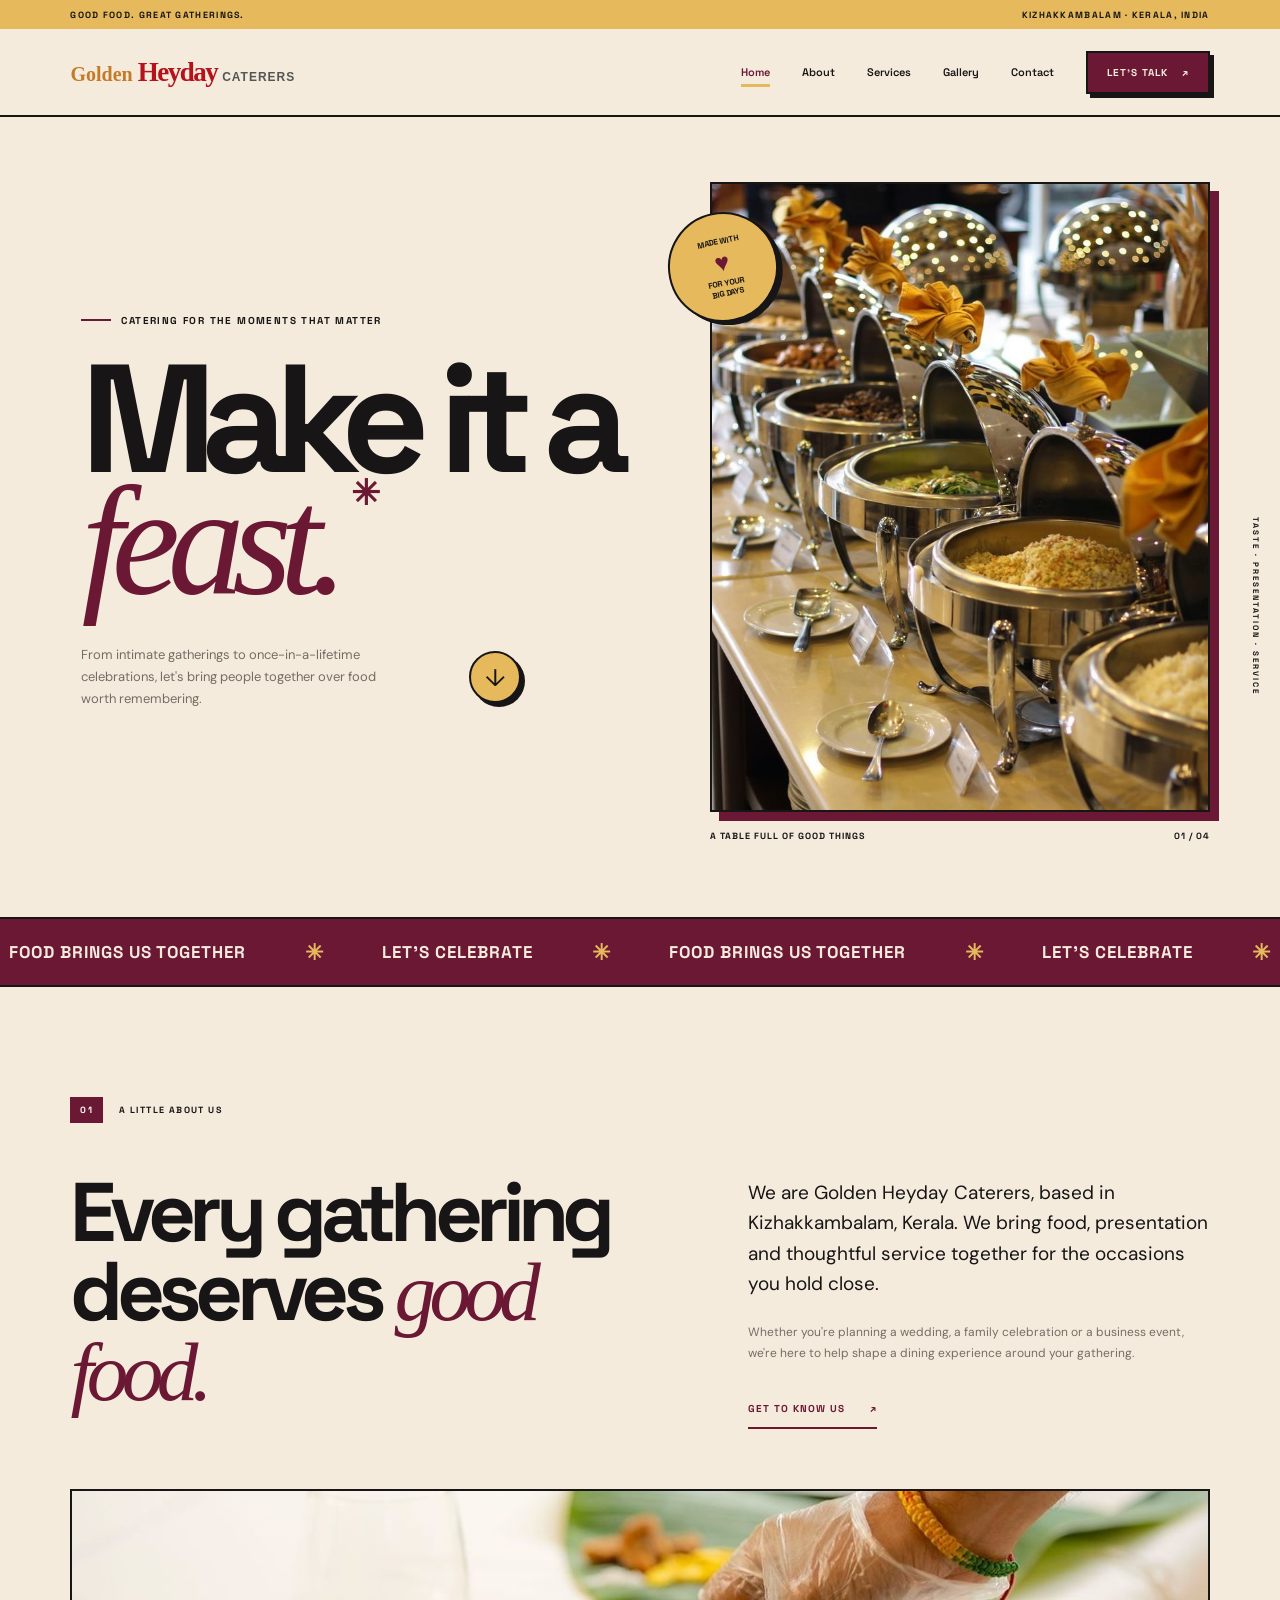
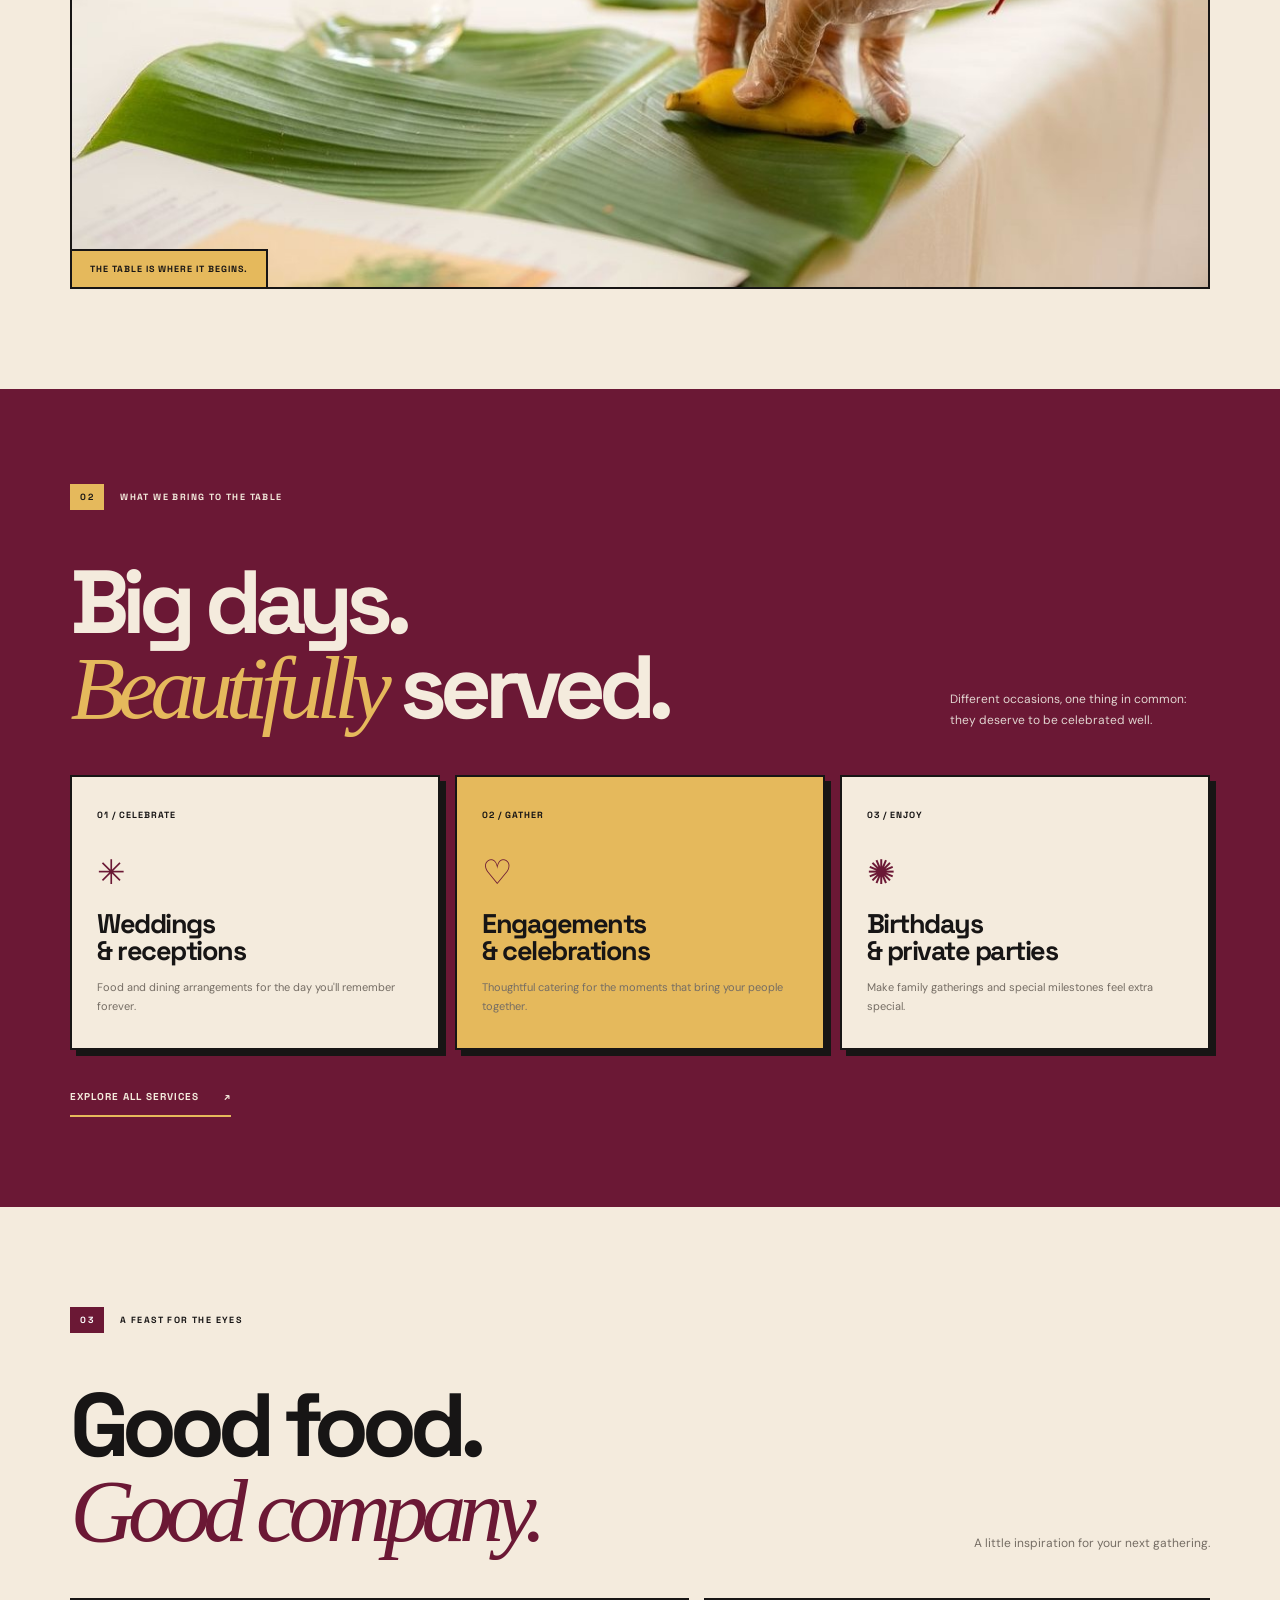
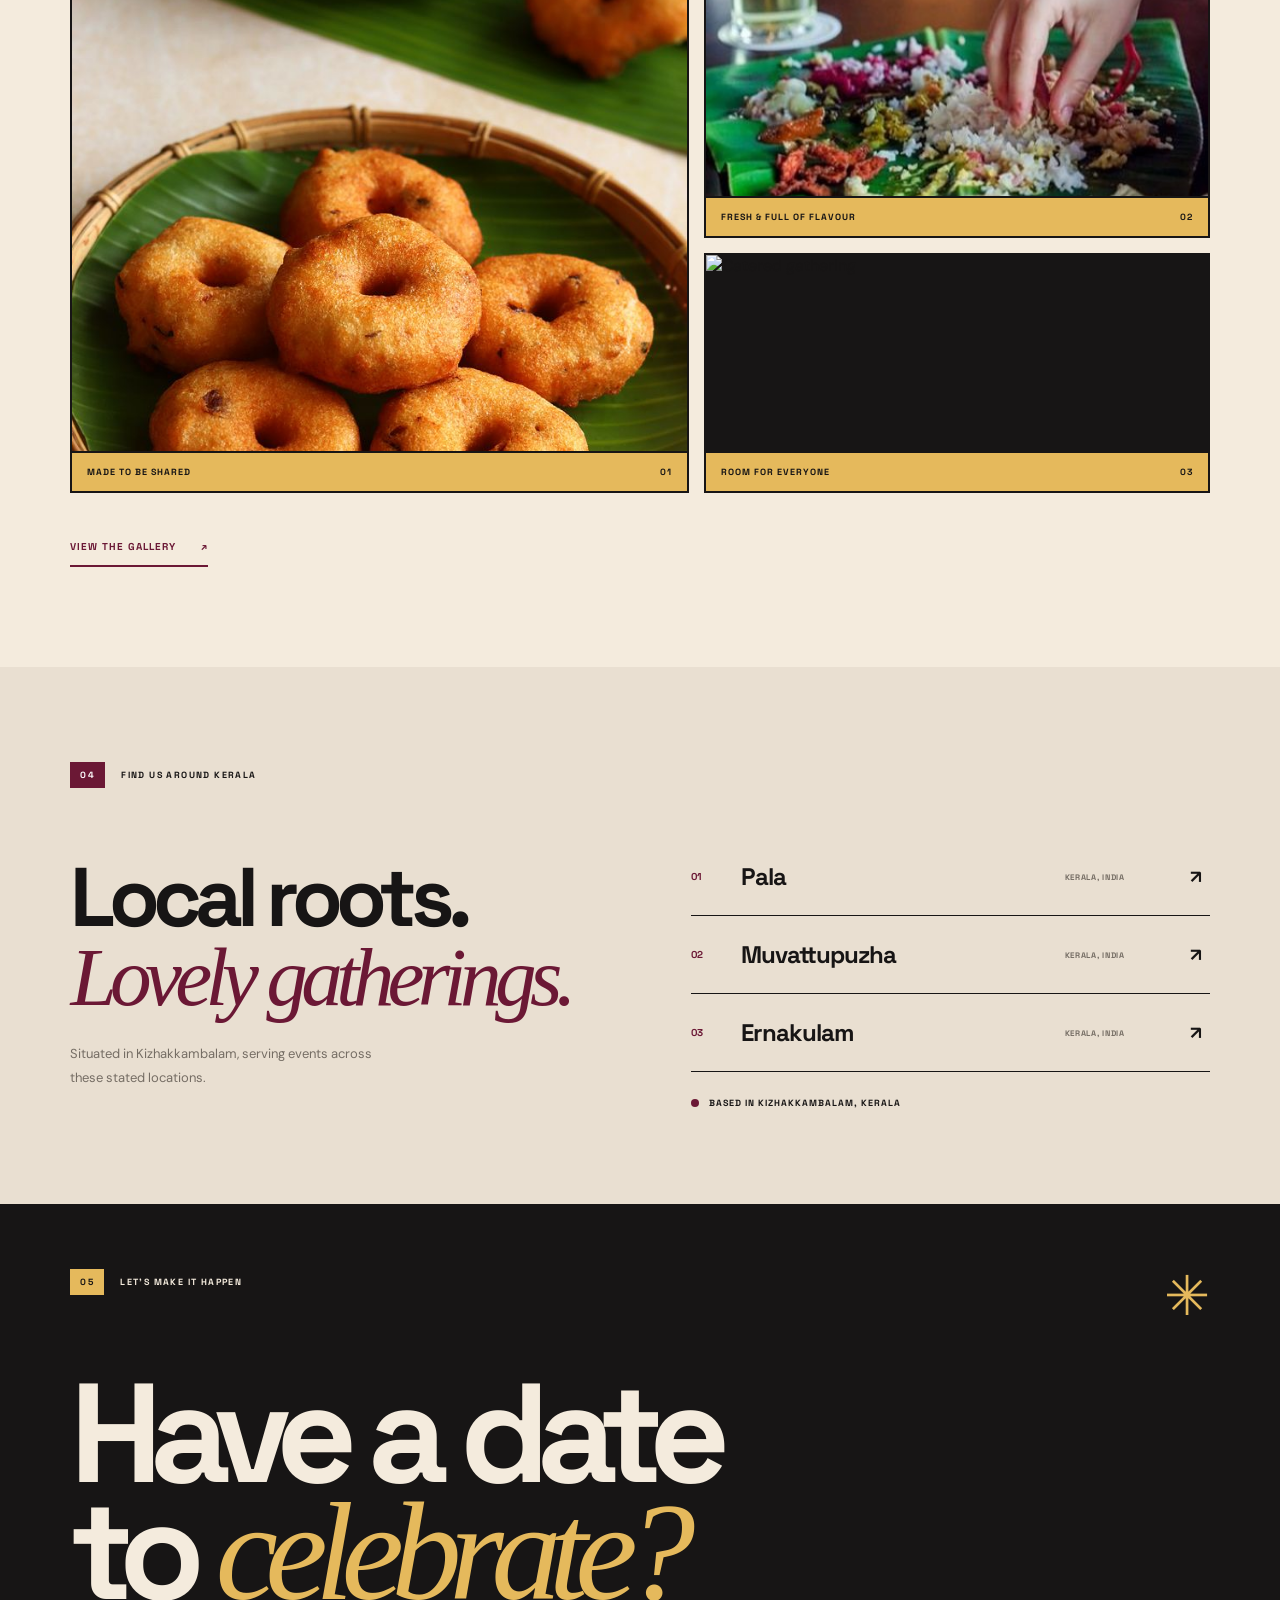
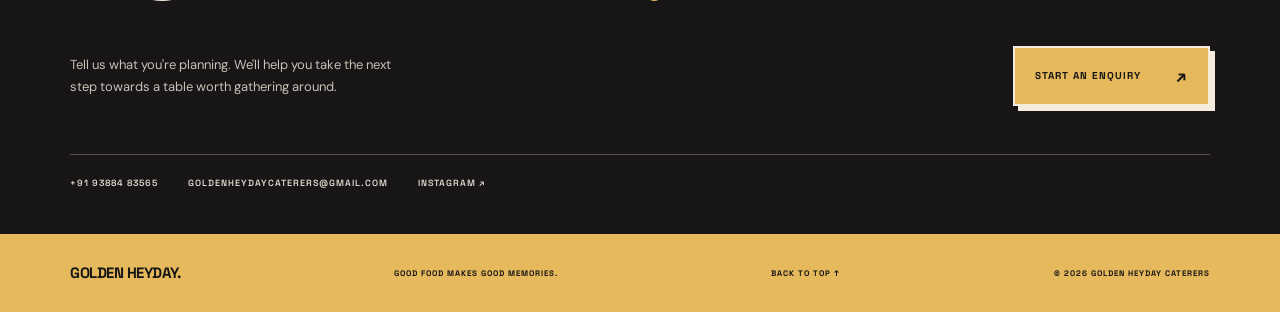
==== index.html @ 14d5cf09 "Initial commit" ====
<!DOCTYPE html>
<html lang="en">
<head>
  <meta charset="UTF-8">
  <meta name="viewport" content="width=device-width, initial-scale=1.0">
  <meta name="description" content="Golden Heyday Caterers — catering for weddings, celebrations and special occasions across Kerala.">
  <title>Home | Golden Heyday Caterers</title>
  <link rel="preconnect" href="https://fonts.googleapis.com">
  <link rel="preconnect" href="https://fonts.gstatic.com" crossorigin>
  <link href="https://fonts.googleapis.com/css2?family=DM+Sans:wght@400;500;600;700&family=Space+Grotesk:wght@400;500;600;700&display=swap" rel="stylesheet">
  <link rel="stylesheet" href="css/style.css">
</head>
<body>
  <div class="announcement-bar">
    <span>GOOD FOOD. GREAT GATHERINGS.</span>
    <span class="announcement-location">KIZHAKKAMBALAM · KERALA, INDIA</span>
  </div>

  <header class="site-header" id="top">
   <a href="index.html" class="brand">
    <span class="brand-golden">Golden</span>
    <span class="brand-heyday">Heyday</span>
    <span class="brand-caterers">CATERERS</span>
</a>

    <button class="menu-toggle" aria-label="Open navigation" aria-expanded="false" aria-controls="main-nav">
      <span></span><span></span>
    </button>

    <nav class="main-nav" id="main-nav">
      <a href="index.html" class="active" aria-current="page">Home</a>
      <a href="about.html">About</a>
      <a href="services.html">Services</a>
      <a href="gallery.html">Gallery</a>
      <a href="contact.html">Contact</a>
      <a class="nav-cta" href="contact.html">LET'S TALK <span>↗</span></a>
    </nav>
  </header>

  <main>
    <section class="hero section-pad">
      <div class="hero-copy">
        <p class="eyebrow"><span class="eyebrow-line"></span> CATERING FOR THE MOMENTS THAT MATTER</p>
        <h1>Make it a<br><span class="highlight-word">feast.</span><span class="hero-star">✳</span></h1>
        <div class="hero-bottom">
          <p class="hero-description">From intimate gatherings to once-in-a-lifetime celebrations, let's bring people together over food worth remembering.</p>
          <a class="round-link" href="services.html" aria-label="Explore our catering services">↓</a>
        </div>
      </div>

      <div class="hero-visual">
        <div class="hero-photo photo-frame">
          <img src="images/A beautifully arranged spread of food.jpg" alt="A beautifully arranged spread of food">
        </div>
        <div class="hero-sticker">
          <span>MADE WITH</span><strong>♥</strong><span>FOR YOUR<br>BIG DAYS</span>
        </div>
        <div class="hero-caption">A TABLE FULL OF GOOD THINGS <span>01 / 04</span></div>
      </div>
      <div class="hero-side-note">TASTE · PRESENTATION · SERVICE</div>
    </section>

    <div class="ticker">
      <div class="ticker-track">
        <span>FOOD BRINGS US TOGETHER</span><b>✳</b>
        <span>LET'S CELEBRATE</span><b>✳</b>
        <span>FOOD BRINGS US TOGETHER</span><b>✳</b>
        <span>LET'S CELEBRATE</span><b>✳</b>
      </div>
    </div>

    <section class="about section-pad">
      <div class="section-kicker"><span>01</span><span>A LITTLE ABOUT US</span></div>
      <div class="about-grid">
        <h2>Every gathering<br>deserves <em>good food.</em></h2>
        <div class="about-copy">
          <p class="large-copy">We are Golden Heyday Caterers, based in Kizhakkambalam, Kerala. We bring food, presentation and thoughtful service together for the occasions you hold close.</p>
          <p>Whether you're planning a wedding, a family celebration or a business event, we're here to help shape a dining experience around your gathering.</p>
          <a class="text-link" href="about.html">GET TO KNOW US <span>↗</span></a>
        </div>
      </div>
      <div class="about-image photo-frame">
        <img src="images/057da8043b5d53d07769b2886df95674.jpg" alt="An elegant event table" loading="lazy">
        <span class="image-label">THE TABLE IS WHERE IT BEGINS.</span>
      </div>
    </section>

    <section class="services section-pad">
      <div class="section-kicker light"><span>02</span><span>WHAT WE BRING TO THE TABLE</span></div>
      <div class="services-heading">
        <h2>Big days.<br><em>Beautifully</em> served.</h2>
        <p>Different occasions, one thing in common: they deserve to be celebrated well.</p>
      </div>

      <div class="service-grid">
        <article class="service-card">
          <span class="card-number">01 / CELEBRATE</span>
          <div class="service-icon">✳</div>
          <h3>Weddings<br>& receptions</h3>
          <p>Food and dining arrangements for the day you'll remember forever.</p>
        </article>
        <article class="service-card lime-card">
          <span class="card-number">02 / GATHER</span>
          <div class="service-icon">♡</div>
          <h3>Engagements<br>& celebrations</h3>
          <p>Thoughtful catering for the moments that bring your people together.</p>
        </article>
        <article class="service-card">
          <span class="card-number">03 / ENJOY</span>
          <div class="service-icon">✺</div>
          <h3>Birthdays<br>& private parties</h3>
          <p>Make family gatherings and special milestones feel extra special.</p>
        </article>
      </div>
      <a class="text-link" style="color:var(--paper);border-color:var(--lime);margin-top:28px" href="services.html">EXPLORE ALL SERVICES <span>↗</span></a>
    </section>

    <section class="gallery section-pad">
      <div class="section-kicker"><span>03</span><span>A FEAST FOR THE EYES</span></div>
      <div class="gallery-heading">
        <h2>Good food.<br><em>Good company.</em></h2>
        <p>A little inspiration for your next gathering.</p>
      </div>
      <div class="gallery-grid">
        <figure class="gallery-item gallery-tall">
          <img src="images/meduvada.jpg" alt="Colourful dishes" loading="lazy">
          <figcaption>MADE TO BE SHARED <span>01</span></figcaption>
        </figure>
        <figure class="gallery-item gallery-small">
          <img src="images/sadya.jpg" alt="Freshly prepared food" loading="lazy">
          <figcaption>FRESH & FULL OF FLAVOUR <span>02</span></figcaption>
        </figure>
        <figure class="gallery-item gallery-wide">
          <img src="https://images.unsplash.com/photo-1555244162-803834f70033?auto=format&fit=crop&w=1200&q=85" alt="Catered gathering" loading="lazy">
          <figcaption>ROOM FOR EVERYONE <span>03</span></figcaption>
        </figure>
      </div>
      <a class="text-link" href="gallery.html">VIEW THE GALLERY <span>↗</span></a>
    </section>

    <section class="locations section-pad">
      <div class="section-kicker"><span>04</span><span>FIND US AROUND KERALA</span></div>
      <div class="locations-layout">
        <div>
          <h2>Local roots.<br><em>Lovely gatherings.</em></h2>
          <p class="locations-intro">Situated in Kizhakkambalam, serving events across these stated locations.</p>
        </div>
        <div class="location-list">
          <div class="location-row"><span>01</span><strong>Pala</strong><span>KERALA, INDIA</span><b>↗</b></div>
          <div class="location-row"><span>02</span><strong>Muvattupuzha</strong><span>KERALA, INDIA</span><b>↗</b></div>
          <div class="location-row"><span>03</span><strong>Ernakulam</strong><span>KERALA, INDIA</span><b>↗</b></div>
          <div class="base-note"><span class="pin-dot"></span> BASED IN KIZHAKKAMBALAM, KERALA</div>
        </div>
      </div>
    </section>

    <section class="contact section-pad">
      <div class="contact-top">
        <div class="section-kicker light"><span>05</span><span>LET'S MAKE IT HAPPEN</span></div>
        <span class="contact-spark">✳</span>
      </div>
      <h2>Have a date<br>to <em>celebrate?</em></h2>
      <div class="contact-bottom">
        <p>Tell us what you're planning. We'll help you take the next step towards a table worth gathering around.</p>
        <a class="contact-button" href="contact.html">START AN ENQUIRY <span>↗</span></a>
      </div>
      <div class="contact-details">
        <a href="tel:+919388483565">+91 93884 83565</a>
        <a href="mailto:goldenheydaycaterers@gmail.com">GOLDENHEYDAYCATERERS@GMAIL.COM</a>
        <a href="https://www.instagram.com/goldenheyday.caterers/" target="_blank" rel="noopener">INSTAGRAM ↗</a>
      </div>
    </section>
  </main>

  <footer class="site-footer">
    <a class="footer-brand" href="index.html">GOLDEN HEYDAY<span>.</span></a>
    <span>GOOD FOOD MAKES GOOD MEMORIES.</span>
    <a href="#top">BACK TO TOP ↑</a>
    <small>© <span id="year"></span> GOLDEN HEYDAY CATERERS</small>
  </footer>

  <script src="js/script.js"></script>
</body>
</html>
---- css/style.css ----
:root {
  --paper: #F4EBDD;
  --burgundy: #6B1835;
  --gold: #E5B95C;
  --lime: #E5B95C;
  --ink: #171515;
  --muted: #756D64;
  --line: #CFC5B7;
  --display: 'Space Grotesk', sans-serif;
  --body: 'DM Sans', sans-serif;
}

/* RESET */

* {
  margin: 0;
  padding: 0;
  box-sizing: border-box;
}

html {
  scroll-behavior: smooth;
}

body {
  background: var(--paper);
  color: var(--ink);
  font-family: var(--body);
  overflow-x: hidden;
}

a {
  text-decoration: none;
  color: inherit;
}

img {
  display: block;
  width: 100%;
  object-fit: cover;
}

h1, h2, h3 {
  font-family: var(--display);
}

.section-pad {
  padding: 90px 5.5%;
}

/* ANNOUNCEMENT BAR */

.announcement-bar {
  min-height: 29px;
  padding: 0 5.5%;
  background: var(--lime);
  display: flex;
  justify-content: space-between;
  align-items: center;
  gap: 15px;
  font: 700 9px var(--display);
  letter-spacing: 1.3px;
}

/* NAVBAR */

.site-header {
  min-height: 88px;
  padding: 0 5.5%;
  display: flex;
  align-items: center;
  justify-content: space-between;
  border-bottom: 2px solid var(--ink);
  background: var(--paper);
  position: relative;
  z-index: 10;
}

.brand {
  display: flex;
  align-items: baseline;
  gap: 0 5px;
  white-space: nowrap;
  text-decoration: none;
}

.brand-golden {
  font-family: Georgia, serif;
  font-size: 20px;
  font-weight: bold;
  color: #C47A27;
}

.brand-heyday {
  font-family: Georgia, serif;
  font-size: 27px;
  font-weight: 900;
  color: #B5121B;
  letter-spacing: -1.5px;
}

.brand-caterers {
  font-family: Arial, sans-serif;
  font-size: 12px;
  font-weight: bold;
  color: #555;
  letter-spacing: 1px;
}

.main-nav {
  display: flex;
  align-items: center;
  gap: 32px;
}

.main-nav > a:not(.nav-cta) {
  font: 600 11px var(--display);
  transition: color .2s;
}

.main-nav > a:not(.nav-cta):hover {
  color: var(--burgundy);
}

.main-nav a.active:not(.nav-cta) {
  color: var(--burgundy);
  position: relative;
}

.main-nav a.active:not(.nav-cta)::after {
  content: "";
  position: absolute;
  left: 0;
  right: 0;
  bottom: -8px;
  height: 3px;
  background: var(--lime);
}

.nav-cta {
  background: var(--burgundy);
  color: var(--paper);
  padding: 13px 19px;
  font: 700 10px var(--display);
  letter-spacing: 1px;
  border: 2px solid var(--ink);
  box-shadow: 4px 4px 0 var(--ink);
  transition: .2s;
}

.nav-cta:hover {
  transform: translate(3px, 3px);
  box-shadow: 1px 1px 0 var(--ink);
}

.nav-cta span {
  margin-left: 10px;
}

.menu-toggle {
  display: none;
}

/* HOMEPAGE HERO */

.hero {
  min-height: 620px;
  display: grid;
  grid-template-columns: 1fr 1fr;
  align-items: center;
  position: relative;
  gap: 30px;
  padding: 65px 5.5% 75px;
}

.hero-copy {
  padding-left: 2%;
}

.eyebrow {
  display: flex;
  align-items: center;
  gap: 10px;
  font: 700 10px var(--display);
  letter-spacing: 1.4px;
  margin-bottom: 32px;
}

.eyebrow-line {
  width: 30px;
  height: 2px;
  background: var(--burgundy);
}

.hero h1 {
  font-size: clamp(85px, 12vw, 155px);
  line-height: .79;
  letter-spacing: -.1em;
  margin-bottom: 42px;
}

.highlight-word {
  color: var(--burgundy);
  font-family: Georgia, serif;
  font-weight: 400;
  font-style: italic;
  letter-spacing: -.08em;
}

.hero-star {
  display: inline-block;
  font-size: 35px;
  color: var(--burgundy);
  vertical-align: top;
  margin-left: 15px;
}

.hero-bottom {
  display: flex;
  align-items: center;
  justify-content: space-between;
  gap: 20px;
  max-width: 440px;
}

.hero-description {
  max-width: 300px;
  font-size: 13px;
  line-height: 1.7;
  color: var(--muted);
}

.round-link {
  width: 52px;
  height: 52px;
  flex-shrink: 0;
  border-radius: 50%;
  border: 2px solid var(--ink);
  display: grid;
  place-items: center;
  font-size: 24px;
  background: var(--lime);
  box-shadow: 4px 4px 0 var(--ink);
  transition: .2s;
}

.round-link:hover {
  transform: translate(3px, 3px);
  box-shadow: 1px 1px 0 var(--ink);
}

.hero-visual {
  position: relative;
  width: 90%;
  margin-left: auto;
}

.photo-frame {
  border: 2px solid var(--ink);
  overflow: hidden;
}

.hero-photo {
  height: 630px;
  box-shadow: 9px 9px 0 var(--burgundy);
}

.hero-photo img {
  height: 100%;
}

.hero-sticker {
  position: absolute;
  top: 30px;
  left: -42px;
  width: 110px;
  height: 110px;
  background: var(--lime);
  border: 2px solid var(--ink);
  border-radius: 50%;
  display: flex;
  flex-direction: column;
  align-items: center;
  justify-content: center;
  font: 700 8px var(--display);
  text-align: center;
  transform: rotate(-12deg);
  box-shadow: 4px 4px 0 var(--ink);
}

.hero-sticker strong {
  font-size: 25px;
  color: var(--burgundy);
}

.hero-caption {
  display: flex;
  justify-content: space-between;
  gap: 10px;
  margin-top: 18px;
  font: 700 9px var(--display);
  letter-spacing: 1px;
}

.hero-side-note {
  position: absolute;
  right: 1.5%;
  top: 50%;
  writing-mode: vertical-rl;
  font: 700 8px var(--display);
  letter-spacing: 2px;
}

/* TICKER */

.ticker {
  background: var(--burgundy);
  color: var(--paper);
  padding: 19px 0;
  overflow: hidden;
  border-top: 2px solid var(--ink);
  border-bottom: 2px solid var(--ink);
}

.ticker-track {
  display: flex;
  align-items: center;
  justify-content: space-around;
  gap: 40px;
  white-space: nowrap;
  font: 700 17px var(--display);
  letter-spacing: 1px;
}

.ticker-track b {
  color: var(--lime);
  font-size: 22px;
}

/* SECTION LABELS */

.section-kicker {
  display: flex;
  align-items: center;
  gap: 16px;
  font: 700 9px var(--display);
  letter-spacing: 1.4px;
  margin-bottom: 50px;
}

.section-kicker span:first-child {
  background: var(--burgundy);
  color: white;
  padding: 7px 10px;
}

.section-kicker.light {
  color: var(--paper);
}

.section-kicker.light span:first-child {
  background: var(--lime);
  color: var(--ink);
}

/* HOMEPAGE ABOUT */

.about {
  padding-top: 110px;
  padding-bottom: 100px;
}

.about-grid {
  display: grid;
  grid-template-columns: 1.1fr .9fr;
  gap: 10%;
  align-items: start;
  margin-bottom: 60px;
}

h2 {
  font-size: clamp(48px, 6.5vw, 85px);
  line-height: .95;
  letter-spacing: -.08em;
}

h2 em {
  color: var(--burgundy);
  font-family: Georgia, serif;
  font-weight: 400;
}

.about-copy {
  padding-top: 5px;
}

.large-copy {
  font-size: 19px;
  line-height: 1.6;
  margin-bottom: 22px;
}

.about-copy > p:not(.large-copy) {
  font-size: 12px;
  line-height: 1.8;
  color: var(--muted);
  margin-bottom: 25px;
}

.text-link {
  display: inline-flex;
  align-items: center;
  gap: 25px;
  padding: 12px 0;
  border-bottom: 2px solid var(--burgundy);
  color: var(--burgundy);
  font: 700 10px var(--display);
  letter-spacing: 1px;
  transition: gap .2s;
}

.text-link:hover {
  gap: 35px;
}

.about-image {
  height: 400px;
  position: relative;
}

.about-image img {
  height: 100%;
}

.image-label {
  position: absolute;
  bottom: 0;
  left: 0;
  background: var(--lime);
  border-top: 2px solid var(--ink);
  border-right: 2px solid var(--ink);
  padding: 12px 18px;
  font: 700 9px var(--display);
  letter-spacing: 1px;
}

/* HOMEPAGE SERVICES */

.services {
  background: var(--burgundy);
  color: var(--paper);
  padding-top: 95px;
  padding-bottom: 90px;
}

.services-heading,
.gallery-heading {
  display: flex;
  justify-content: space-between;
  align-items: end;
  gap: 30px;
  margin-bottom: 45px;
}

.services-heading h2 {
  font-size: clamp(55px, 7vw, 90px);
}

.services-heading h2 em {
  color: var(--lime);
}

.services-heading > p,
.gallery-heading p {
  max-width: 260px;
  font-size: 12px;
  line-height: 1.7;
  color: var(--muted);
}

.services-heading > p {
  color: #e1d4d0;
}

.service-grid {
  display: grid;
  grid-template-columns: repeat(3, 1fr);
  gap: 15px;
}

.service-card {
  min-height: 275px;
  padding: 25px;
  background: var(--paper);
  color: var(--ink);
  border: 2px solid var(--ink);
  box-shadow: 6px 6px 0 var(--ink);
  transition: transform .2s;
}

.service-card:hover {
  transform: translateY(-7px);
}

.service-card.lime-card {
  background: var(--lime);
}

.card-number {
  font: 700 9px var(--display);
  letter-spacing: 1px;
}

.service-icon {
  font-size: 34px;
  color: var(--burgundy);
  margin: 27px 0 15px;
}

.service-card h3 {
  font-size: 27px;
  line-height: 1;
  letter-spacing: -1.5px;
  margin-bottom: 14px;
}

.service-card p {
  font-size: 11px;
  line-height: 1.7;
  color: var(--muted);
}

.wide-card {
  grid-column: span 2;
}

.wide-card-content {
  display: flex;
  justify-content: space-between;
  gap: 20px;
}

.wide-card-content > div {
  min-width: 45%;
}

.wide-card-content p {
  max-width: 240px;
  font-size: 12px;
  line-height: 1.7;
  align-self: center;
}

.custom-card {
  background: var(--lime);
}

/* HOMEPAGE GALLERY */

.gallery {
  padding-top: 100px;
  padding-bottom: 100px;
}

.gallery-heading h2 {
  font-size: clamp(55px, 7vw, 90px);
}

.gallery-grid {
  display: grid;
  grid-template-columns: 1.1fr .9fr;
  grid-template-rows: 240px 240px;
  gap: 15px;
  margin-bottom: 35px;
}

.gallery-item {
  position: relative;
  overflow: hidden;
  border: 2px solid var(--ink);
  background: var(--ink);
}

.gallery-item img {
  height: 100%;
  transition: transform .5s;
}

.gallery-item:hover img {
  transform: scale(1.06);
}

.gallery-tall {
  grid-row: span 2;
}

.gallery-small,
.gallery-wide {
  height: 240px;
}

.gallery-item figcaption {
  position: absolute;
  bottom: 0;
  left: 0;
  right: 0;
  padding: 13px 15px;
  background: var(--lime);
  border-top: 2px solid var(--ink);
  display: flex;
  justify-content: space-between;
  gap: 10px;
  font: 700 9px var(--display);
  letter-spacing: 1px;
}

/* LOCATIONS */

.locations {
  background: #E9DFD1;
  padding-top: 95px;
  padding-bottom: 95px;
}

.locations-layout {
  display: grid;
  grid-template-columns: 1fr 1fr;
  gap: 9%;
  align-items: center;
}

.locations-intro {
  font-size: 13px;
  line-height: 1.8;
  color: var(--muted);
  max-width: 320px;
  margin-top: 25px;
}

.location-row {
  display: grid;
  grid-template-columns: 35px 1fr 110px 20px;
  align-items: center;
  gap: 15px;
  border-bottom: 1.5px solid var(--ink);
  padding: 23px 0;
}

.location-row > span:first-child {
  font: 700 10px var(--display);
  color: var(--burgundy);
}

.location-row strong {
  font: 700 24px var(--display);
  letter-spacing: -1px;
}

.location-row > span:nth-child(3) {
  font: 700 8px var(--display);
  letter-spacing: .7px;
  color: var(--muted);
}

.location-row b {
  font-size: 18px;
}

.base-note {
  display: flex;
  align-items: center;
  gap: 10px;
  margin-top: 25px;
  font: 700 9px var(--display);
  letter-spacing: 1px;
}

.pin-dot {
  width: 8px;
  height: 8px;
  border-radius: 50%;
  background: var(--burgundy);
}

/* CONTACT SECTION */

.contact {
  background: var(--ink);
  color: var(--paper);
  padding-top: 65px;
  padding-bottom: 45px;
  position: relative;
  overflow: hidden;
}

.contact-top {
  display: flex;
  justify-content: space-between;
}

.contact-spark {
  font-size: 55px;
  color: var(--lime);
  line-height: 1;
}

.contact h2 {
  font-size: clamp(70px, 11vw, 145px);
  line-height: .83;
  margin: 30px 0 35px;
  letter-spacing: -.09em;
}

.contact h2 em {
  color: var(--lime);
}

.contact-bottom {
  display: flex;
  justify-content: space-between;
  align-items: center;
  gap: 30px;
  margin-bottom: 48px;
}

.contact-bottom p {
  font-size: 13px;
  line-height: 1.7;
  max-width: 350px;
  color: #c9c0b8;
}

.contact-button {
  display: inline-flex;
  align-items: center;
  gap: 35px;
  background: var(--lime);
  color: var(--ink);
  border: 2px solid var(--paper);
  box-shadow: 5px 5px 0 var(--paper);
  padding: 17px 20px;
  font: 700 10px var(--display);
  letter-spacing: 1px;
  transition: .2s;
}

.contact-button:hover {
  transform: translate(3px, 3px);
  box-shadow: 1px 1px 0 var(--paper);
}

.contact-button span {
  font-size: 17px;
}

.contact-details {
  display: flex;
  flex-wrap: wrap;
  gap: 30px;
  border-top: 1px solid #57504b;
  padding-top: 22px;
}

.contact-details a {
  font: 600 9px var(--display);
  letter-spacing: 1px;
  color: #e2d9d0;
}

.contact-details a:hover {
  color: var(--lime);
}

/* FOOTER */

.site-footer {
  min-height: 78px;
  padding: 18px 5.5%;
  display: flex;
  align-items: center;
  justify-content: space-between;
  gap: 20px;
  background: var(--lime);
  font: 700 8px var(--display);
  letter-spacing: 1px;
}

.footer-brand {
  font-size: 15px;
  letter-spacing: -.5px;
}

.site-footer small {
  font-size: 8px;
}

/* INNER PAGE HERO */

.page-hero {
  background: #FBF4E4;
  padding: 76px 5.5% 68px;
  border-bottom: 2px solid var(--ink);
  position: relative;
  overflow: hidden;
}

.page-hero .eyebrow {
  margin-bottom: 26px;
}

.page-hero h1 {
  font-size: clamp(64px, 10vw, 132px);
  line-height: .86;
  letter-spacing: -.09em;
  margin: 0;
  max-width: 1000px;
}

.page-hero h1 em {
  font-family: Georgia, serif;
  font-weight: 400;
  color: var(--burgundy);
}

.page-intro {
  max-width: 600px;
  margin-top: 25px;
  font-size: 15px;
  line-height: 1.8;
  color: var(--muted);
}

.hero-decoration {
  position: absolute;
  right: 8%;
  bottom: 35px;
  width: 115px;
  height: 115px;
  border: 2px solid var(--ink);
  border-radius: 50%;
  background: var(--lime);
  display: grid;
  place-items: center;
  text-align: center;
  font: 700 10px var(--display);
  transform: rotate(12deg);
  box-shadow: 5px 5px 0 var(--ink);
}

/* INNER PAGE CONTENT */

.content-section {
  padding: 90px 5.5%;
}

.content-section h2 {
  margin-bottom: 25px;
}

.content-section p {
  font-size: 13px;
  line-height: 1.9;
  color: var(--muted);
  margin-bottom: 18px;
}

.two-column {
  display: grid;
  grid-template-columns: 1fr 1fr;
  align-items: center;
  gap: 9%;
}

.editorial-image {
  height: 430px;
  border: 2px solid var(--ink);
  box-shadow: 8px 8px 0 var(--burgundy);
  overflow: hidden;
}

.editorial-image img {
  width: 100%;
  height: 100%;
  object-fit: cover;
}

.content-highlight {
  background: #E9DFD1;
}

.content-highlight h2 em {
  color: var(--burgundy);
}

/* INNER SERVICES PAGE */

.service-page-grid {
  display: grid;
  grid-template-columns: repeat(3, 1fr);
  gap: 18px;
}

.service-page-card {
  min-height: 300px;
  padding: 28px;
  background: var(--paper);
  border: 2px solid var(--ink);
  box-shadow: 6px 6px 0 var(--ink);
  display: flex;
  flex-direction: column;
  justify-content: space-between;
  transition: transform .2s;
}

.service-page-card:hover {
  transform: translateY(-6px);
}

.service-page-card:nth-child(even) {
  background: var(--lime);
}

.service-page-card .card-number {
  color: var(--burgundy);
}

.service-page-card h3 {
  font-size: 30px;
  line-height: 1.05;
  letter-spacing: -1.5px;
  margin: 25px 0 12px;
}

.service-page-card p {
  font-size: 12px;
  line-height: 1.8;
  color: var(--muted);
}

.menu-note {
  margin-top: 55px;
  padding: 30px;
  background: var(--burgundy);
  color: var(--paper);
  border: 2px solid var(--ink);
  box-shadow: 6px 6px 0 var(--ink);
}

.menu-note h3 {
  font-size: 27px;
  margin-bottom: 12px;
}

.menu-note p {
  color: #e1d4d0;
  font-size: 13px;
  line-height: 1.8;
}

/* INNER GALLERY PAGE */

.gallery-page-grid {
  display: grid;
  grid-template-columns: repeat(2, 1fr);
  gap: 20px;
}

.gallery-page-grid .gallery-item {
  height: 350px;
}

.gallery-page-grid .gallery-item:nth-child(3n) {
  grid-column: span 2;
  height: 430px;
}

.gallery-disclaimer {
  margin-top: 30px;
  font-size: 11px;
  color: var(--muted);
  line-height: 1.7;
}

/* INNER CONTACT PAGE */

.contact-page-grid {
  display: grid;
  grid-template-columns: 1fr 1fr;
  gap: 25px;
  align-items: start;
}

.contact-page-grid > div > p {
  max-width: 480px;
}

.contact-actions {
  display: flex;
  flex-wrap: wrap;
  gap: 15px;
  margin-top: 30px;
}

.contact-card {
  background: #E9DFD1;
  border: 2px solid var(--ink);
  box-shadow: 6px 6px 0 var(--ink);
  padding: 30px;
  margin-bottom: 20px;
}

.contact-card h3 {
  font-size: 24px;
  margin-bottom: 15px;
}

.contact-card p,
.contact-card a {
  font-size: 13px;
  line-height: 1.9;
  color: var(--muted);
  overflow-wrap: anywhere;
}

.contact-card a:hover {
  color: var(--burgundy);
}

.contact-actions .contact-button {
  box-shadow: 4px 4px 0 var(--ink);
  border-color: var(--ink);
}

/* RESPONSIVE: TABLETS */

@media (max-width: 1000px) {
  .main-nav {
    gap: 18px;
  }

  .hero {
    grid-template-columns: 1fr 1fr;
    gap: 20px;
  }

  .hero h1 {
    font-size: clamp(70px, 10vw, 110px);
  }

  .hero-photo {
    height: 500px;
  }

  .hero-side-note {
    display: none;
  }

  .about-grid {
    gap: 6%;
  }

  .service-grid,
  .service-page-grid {
    grid-template-columns: repeat(2, 1fr);
  }

  .locations-layout {
    gap: 5%;
  }
}

@media (max-width: 768px) {
  .section-pad {
    padding: 70px 5%;
  }

  .announcement-bar {
    padding: 8px 5%;
    font-size: 8px;
  }

  .site-header {
    min-height: 75px;
    padding: 0 5%;
  }

  .brand-golden {
    font-size: 17px;
  }

  .brand-heyday {
    font-size: 23px;
  }

  .brand-caterers {
    font-size: 10px;
  }

  .menu-toggle {
    display: block;
    border: 2px solid var(--ink);
    background: var(--lime);
    padding: 9px 12px;
    font: 700 11px var(--display);
    cursor: pointer;
  }

  .main-nav {
    display: none;
    position: absolute;
    top: 100%;
    left: 0;
    right: 0;
    background: var(--paper);
    border-bottom: 2px solid var(--ink);
    padding: 25px 5%;
    flex-direction: column;
    align-items: stretch;
    gap: 22px;
  }

  .main-nav.open {
    display: flex;
  }

  .main-nav > a:not(.nav-cta) {
    font-size: 13px;
  }

  .main-nav a.active:not(.nav-cta)::after {
    display: none;
  }

  .nav-cta {
    text-align: center;
  }

  .hero {
    grid-template-columns: 1fr;
    padding: 65px 5% 75px;
    gap: 45px;
  }

  .hero-copy {
    padding-left: 0;
  }

  .hero h1 {
    font-size: clamp(75px, 16vw, 115px);
  }

  .hero-visual {
    width: 90%;
    margin: 0 auto;
  }

  .hero-photo {
    height: 480px;
  }

  .hero-sticker {
    width: 90px;
    height: 90px;
    left: -25px;
  }

  .hero-sticker strong {
    font-size: 21px;
  }

  .about-grid,
  .locations-layout,
  .two-column,
  .contact-page-grid {
    grid-template-columns: 1fr;
    gap: 40px;
  }

  .about-image {
    height: 350px;
  }

  .services-heading,
  .gallery-heading {
    align-items: flex-start;
    flex-direction: column;
    gap: 20px;
  }

  .service-grid,
  .service-page-grid {
    grid-template-columns: repeat(2, 1fr);
  }

  .gallery-grid {
    grid-template-rows: 200px 200px;
  }

  .gallery-small,
  .gallery-wide {
    height: 200px;
  }

  .location-row {
    grid-template-columns: 25px 1fr 90px 15px;
    gap: 10px;
  }

  .location-row strong {
    font-size: 20px;
  }

  .contact h2 {
    font-size: clamp(65px, 13vw, 100px);
  }

  .page-hero {
    padding: 65px 5% 60px;
  }

  .page-hero h1 {
    font-size: clamp(60px, 12vw, 95px);
  }

  .hero-decoration {
    width: 85px;
    height: 85px;
    font-size: 8px;
    right: 5%;
    bottom: 20px;
  }

  .content-section {
    padding: 70px 5%;
  }

  .editorial-image {
    height: 350px;
  }

  .gallery-page-grid .gallery-item,
  .gallery-page-grid .gallery-item:nth-child(3n) {
    height: 300px;
  }
}

/* RESPONSIVE: MOBILE */

@media (max-width: 550px) {
  .announcement-bar {
    font-size: 7px;
    letter-spacing: .7px;
  }

  .brand {
    gap: 0 3px;
  }

  .brand-golden {
    font-size: 15px;
  }

  .brand-heyday {
    font-size: 21px;
  }

  .brand-caterers {
    font-size: 9px;
    letter-spacing: .5px;
  }

  .hero {
    padding-top: 55px;
  }

  .hero h1 {
    font-size: clamp(65px, 17vw, 90px);
  }

  .hero-description {
    font-size: 12px;
  }

  .hero-photo {
    height: 370px;
  }

  .hero-caption {
    font-size: 8px;
  }

  .ticker-track {
    justify-content: flex-start;
    gap: 25px;
    font-size: 14px;
  }

  .about {
    padding-top: 75px;
    padding-bottom: 70px;
  }

  h2 {
    font-size: clamp(45px, 11vw, 65px);
  }

  .large-copy {
    font-size: 16px;
  }

  .about-image {
    height: 280px;
  }

  .services,
  .gallery,
  .locations {
    padding-top: 70px;
    padding-bottom: 70px;
  }

  .service-grid,
  .service-page-grid {
    grid-template-columns: 1fr;
  }

  .service-card {
    min-height: 250px;
  }

  .wide-card {
    grid-column: span 1;
  }

  .wide-card-content {
    flex-direction: column;
  }

  .gallery-grid {
    grid-template-columns: 1fr;
    grid-template-rows: 300px 200px 200px;
  }

  .gallery-tall {
    grid-row: auto;
  }

  .gallery-small,
  .gallery-wide {
    height: 200px;
  }

  .location-row {
    grid-template-columns: 25px 1fr 15px;
    gap: 8px;
  }

  .location-row > span:nth-child(3) {
    display: none;
  }

  .location-row strong {
    font-size: 19px;
  }

  .contact {
    padding-top: 55px;
  }

  .contact h2 {
    font-size: clamp(58px, 14vw, 80px);
  }

  .contact-bottom {
    flex-direction: column;
    align-items: flex-start;
  }

  .contact-details {
    flex-direction: column;
    gap: 15px;
  }

  .site-footer {
    flex-direction: column;
    align-items: flex-start;
    padding: 25px 5%;
    gap: 12px;
  }

  .page-hero {
    padding: 55px 5% 65px;
  }

  .page-hero h1 {
    font-size: clamp(53px, 13vw, 75px);
  }

  .page-intro {
    font-size: 13px;
    max-width: 90%;
  }

  .hero-decoration {
    display: none;
  }

  .content-section {
    padding: 60px 5%;
  }

  .editorial-image {
    height: 280px;
  }

  .gallery-page-grid {
    grid-template-columns: 1fr;
  }

  .gallery-page-grid .gallery-item,
  .gallery-page-grid .gallery-item:nth-child(3n) {
    grid-column: auto;
    height: 280px;
  }

  .contact-card {
    padding: 22px;
  }

  .contact-actions {
    flex-direction: column;
    align-items: stretch;
  }

  .contact-actions .contact-button {
    justify-content: space-between;
  }
}

/* SMALL MOBILE */

@media (max-width: 380px) {
  .brand-golden {
    font-size: 13px;
  }

  .brand-heyday {
    font-size: 19px;
  }

  .brand-caterers {
    font-size: 8px;
  }

  .hero h1 {
    font-size: 62px;
  }

  .hero-photo {
    height: 300px;
  }

  .page-hero h1 {
    font-size: 49px;
  }
}
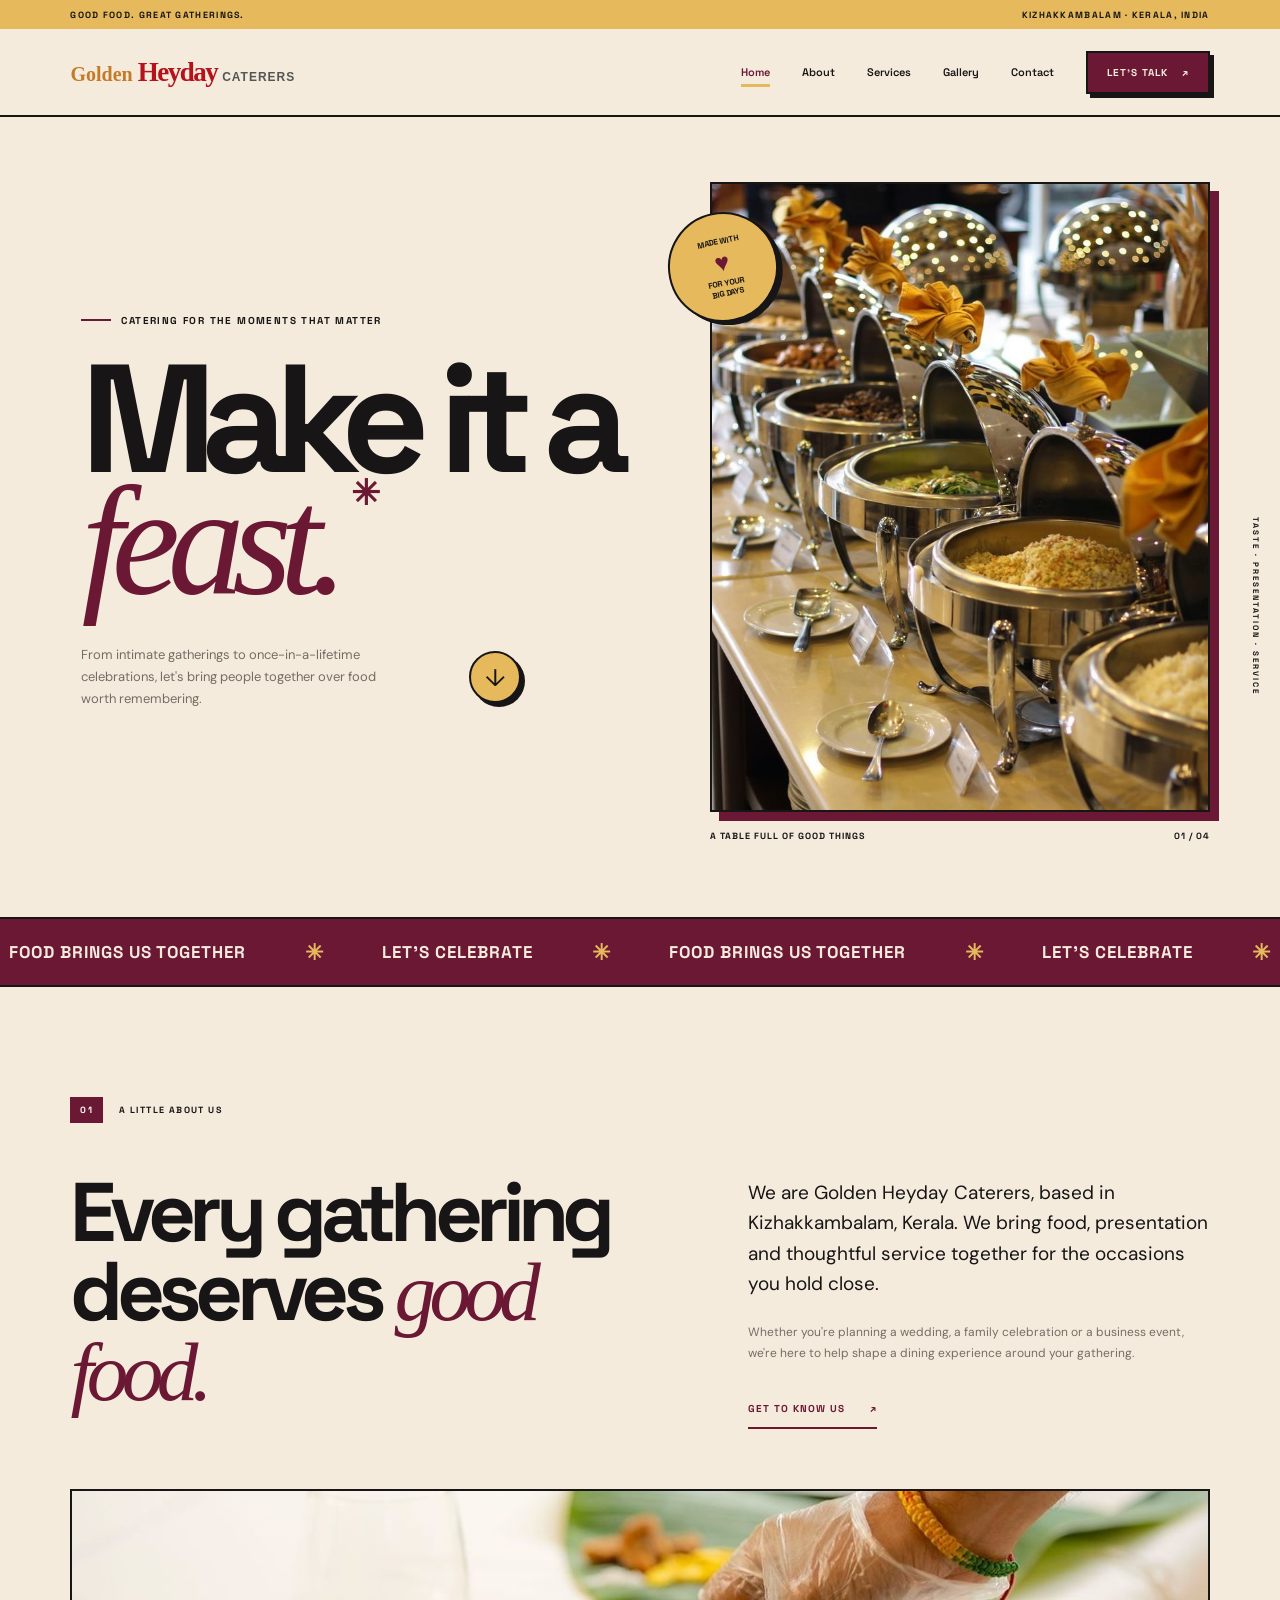
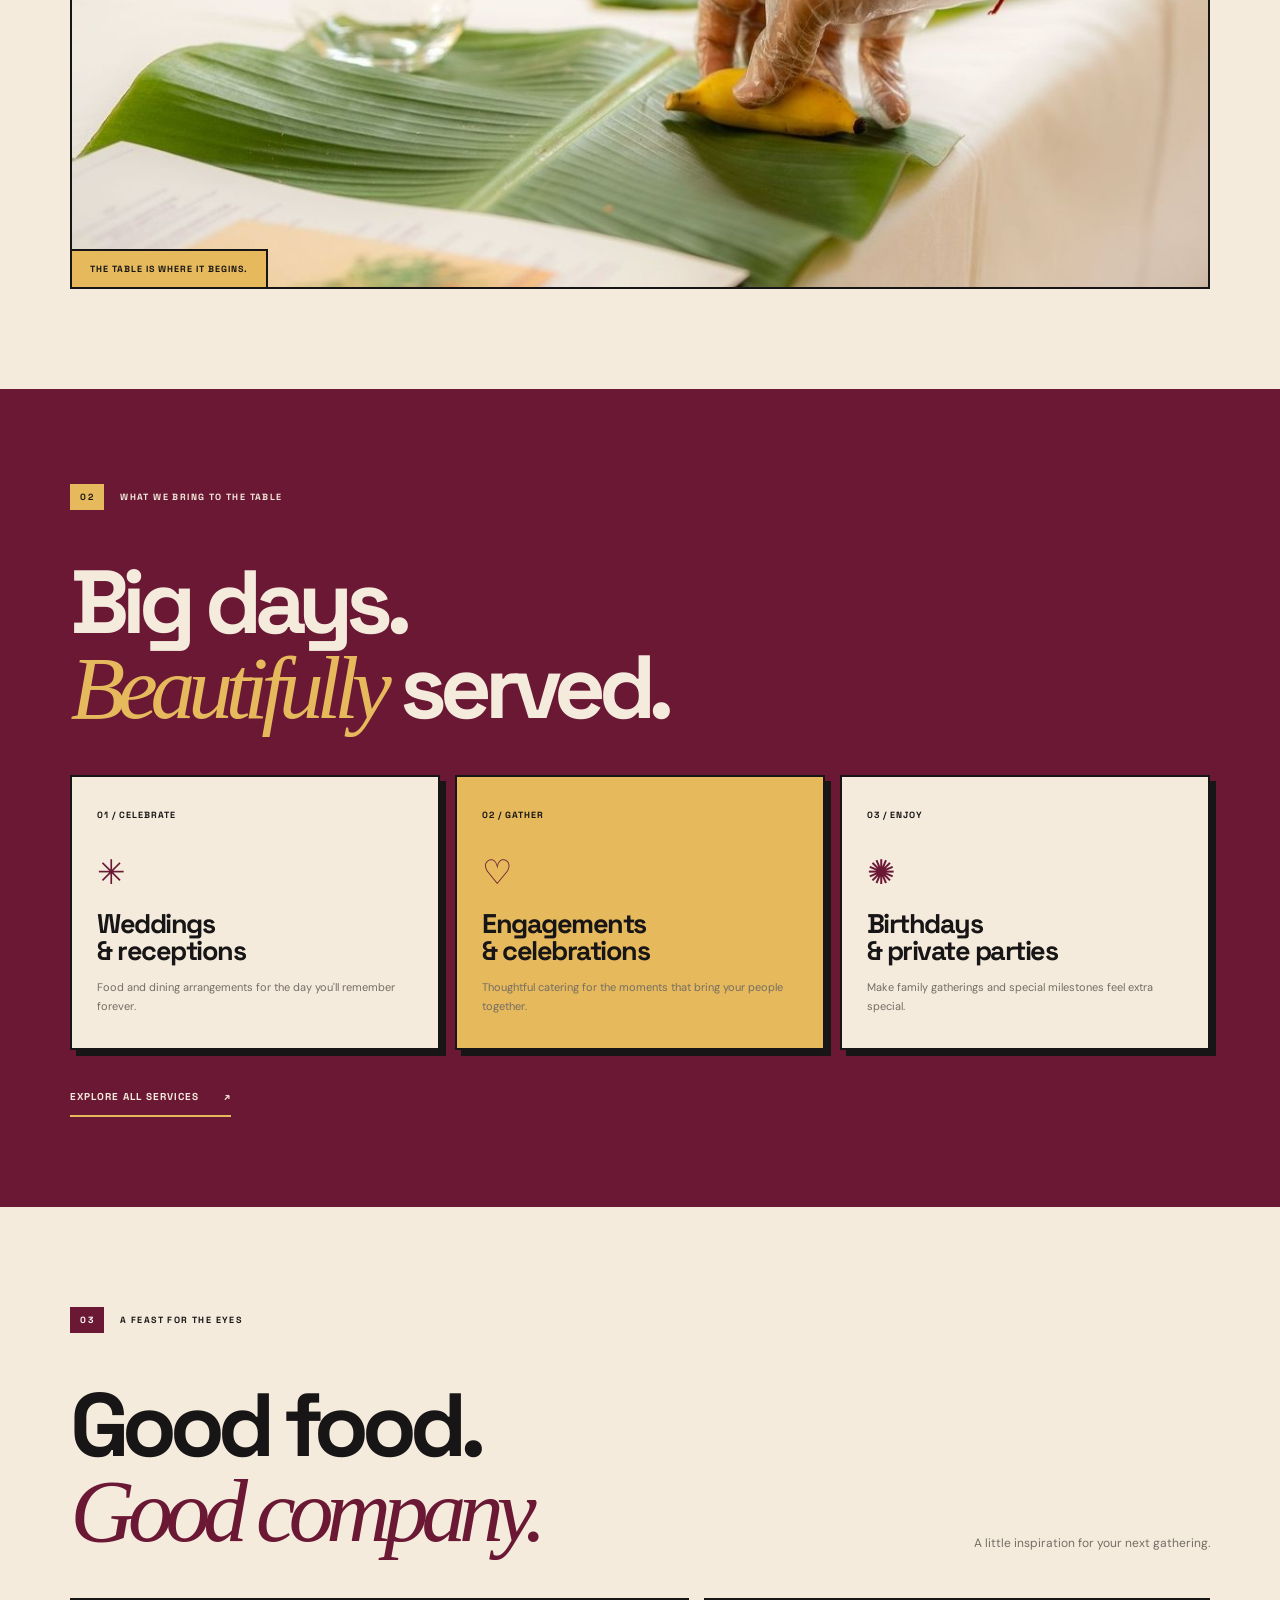
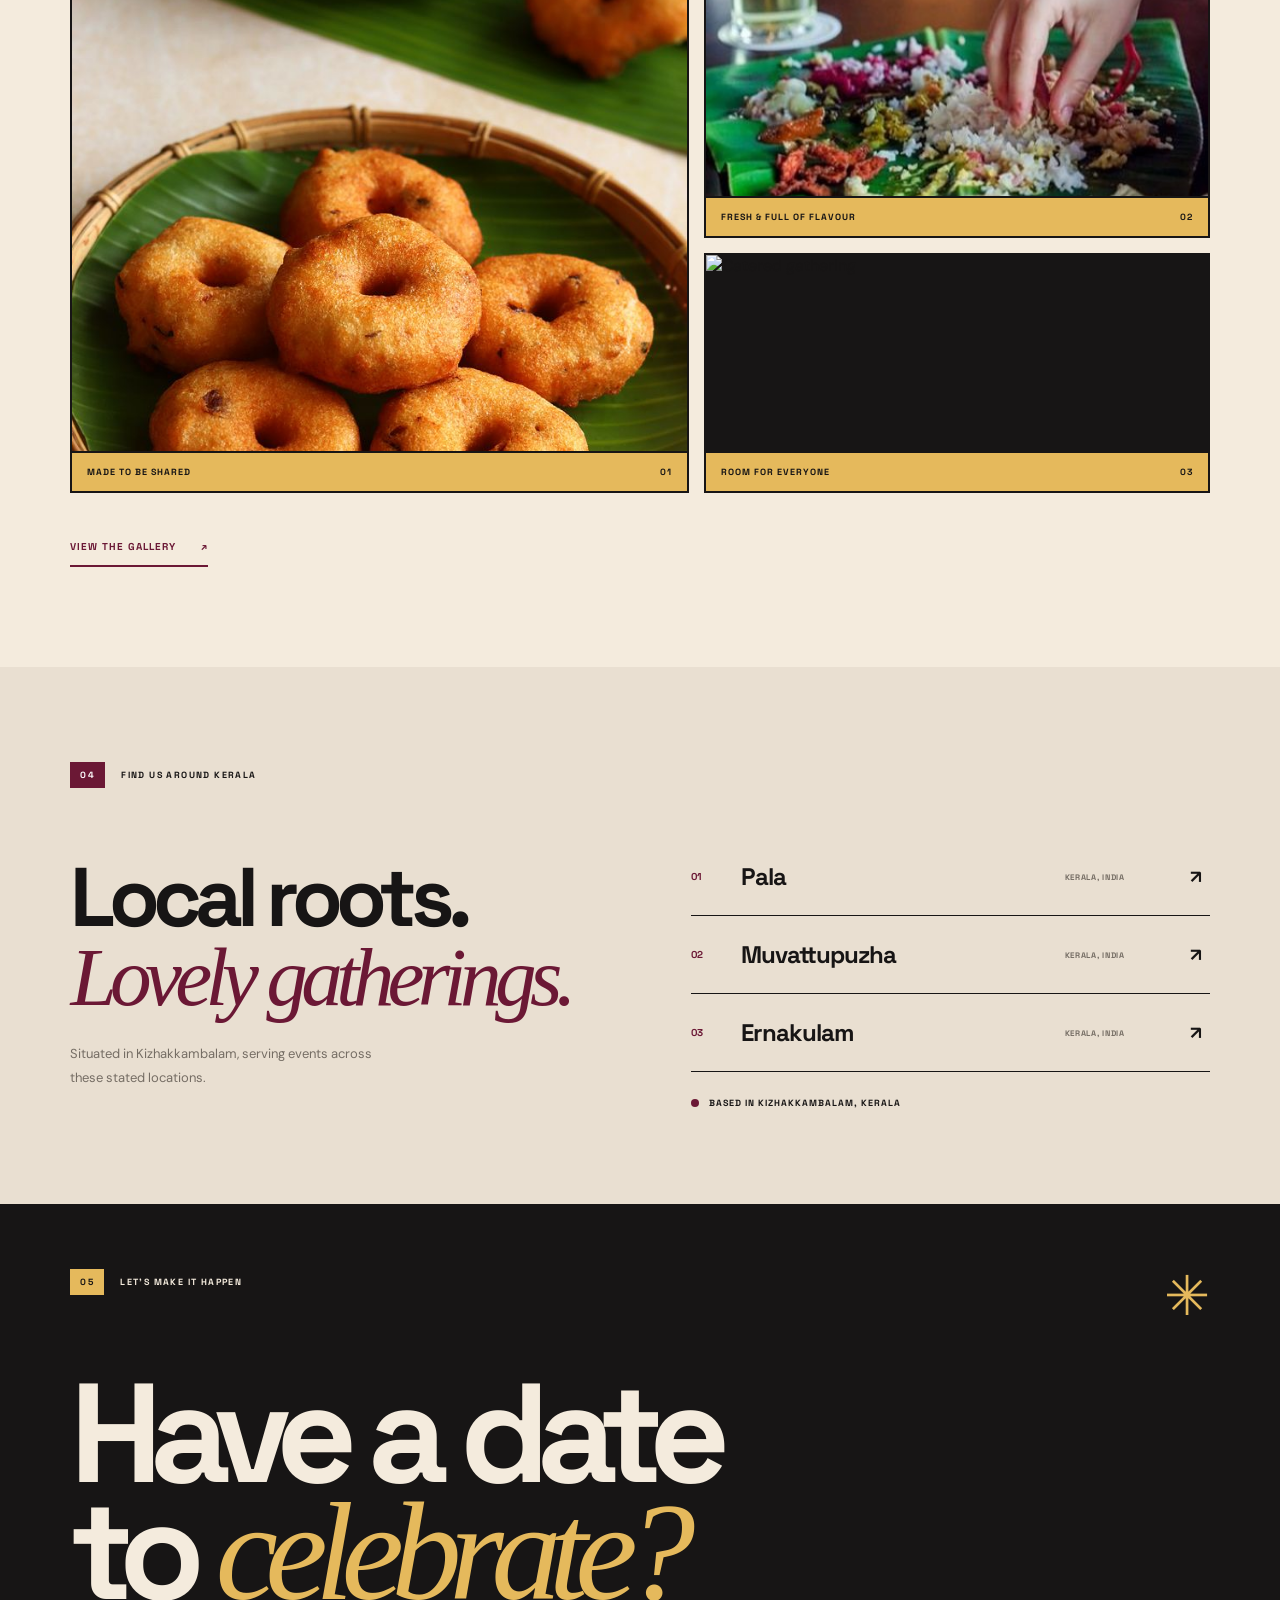
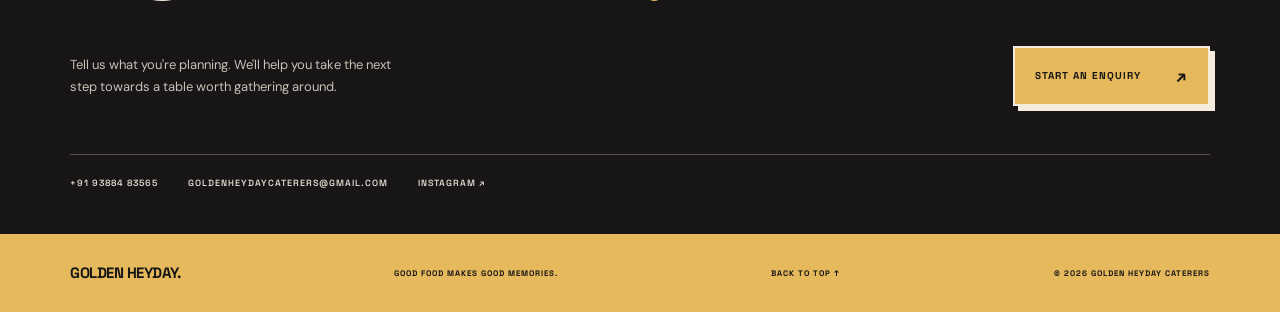
==== commit be9626eb: "remove quotes" ====
--- a/index.html
+++ b/index.html
@@ -90,7 +90,6 @@
       <div class="section-kicker light"><span>02</span><span>WHAT WE BRING TO THE TABLE</span></div>
       <div class="services-heading">
         <h2>Big days.<br><em>Beautifully</em> served.</h2>
-        <p>Different occasions, one thing in common: they deserve to be celebrated well.</p>
       </div>
 
       <div class="service-grid">
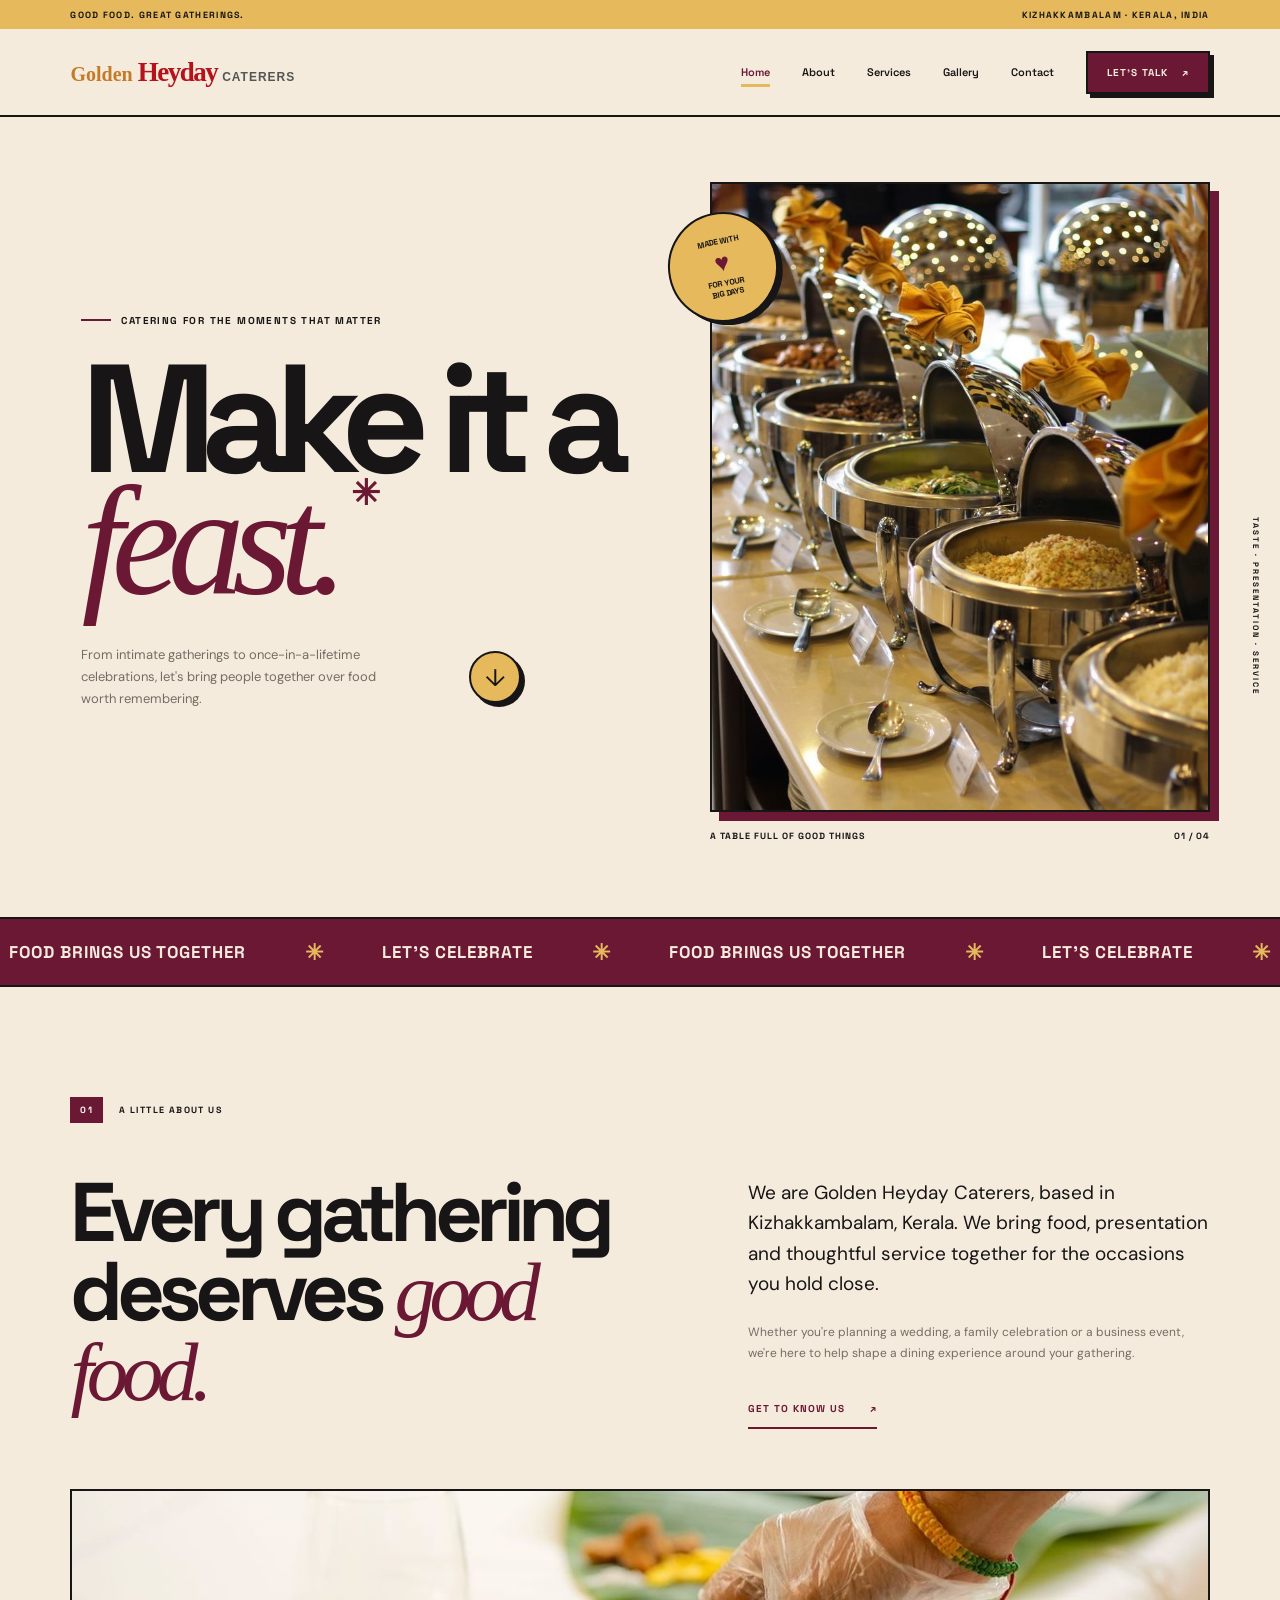
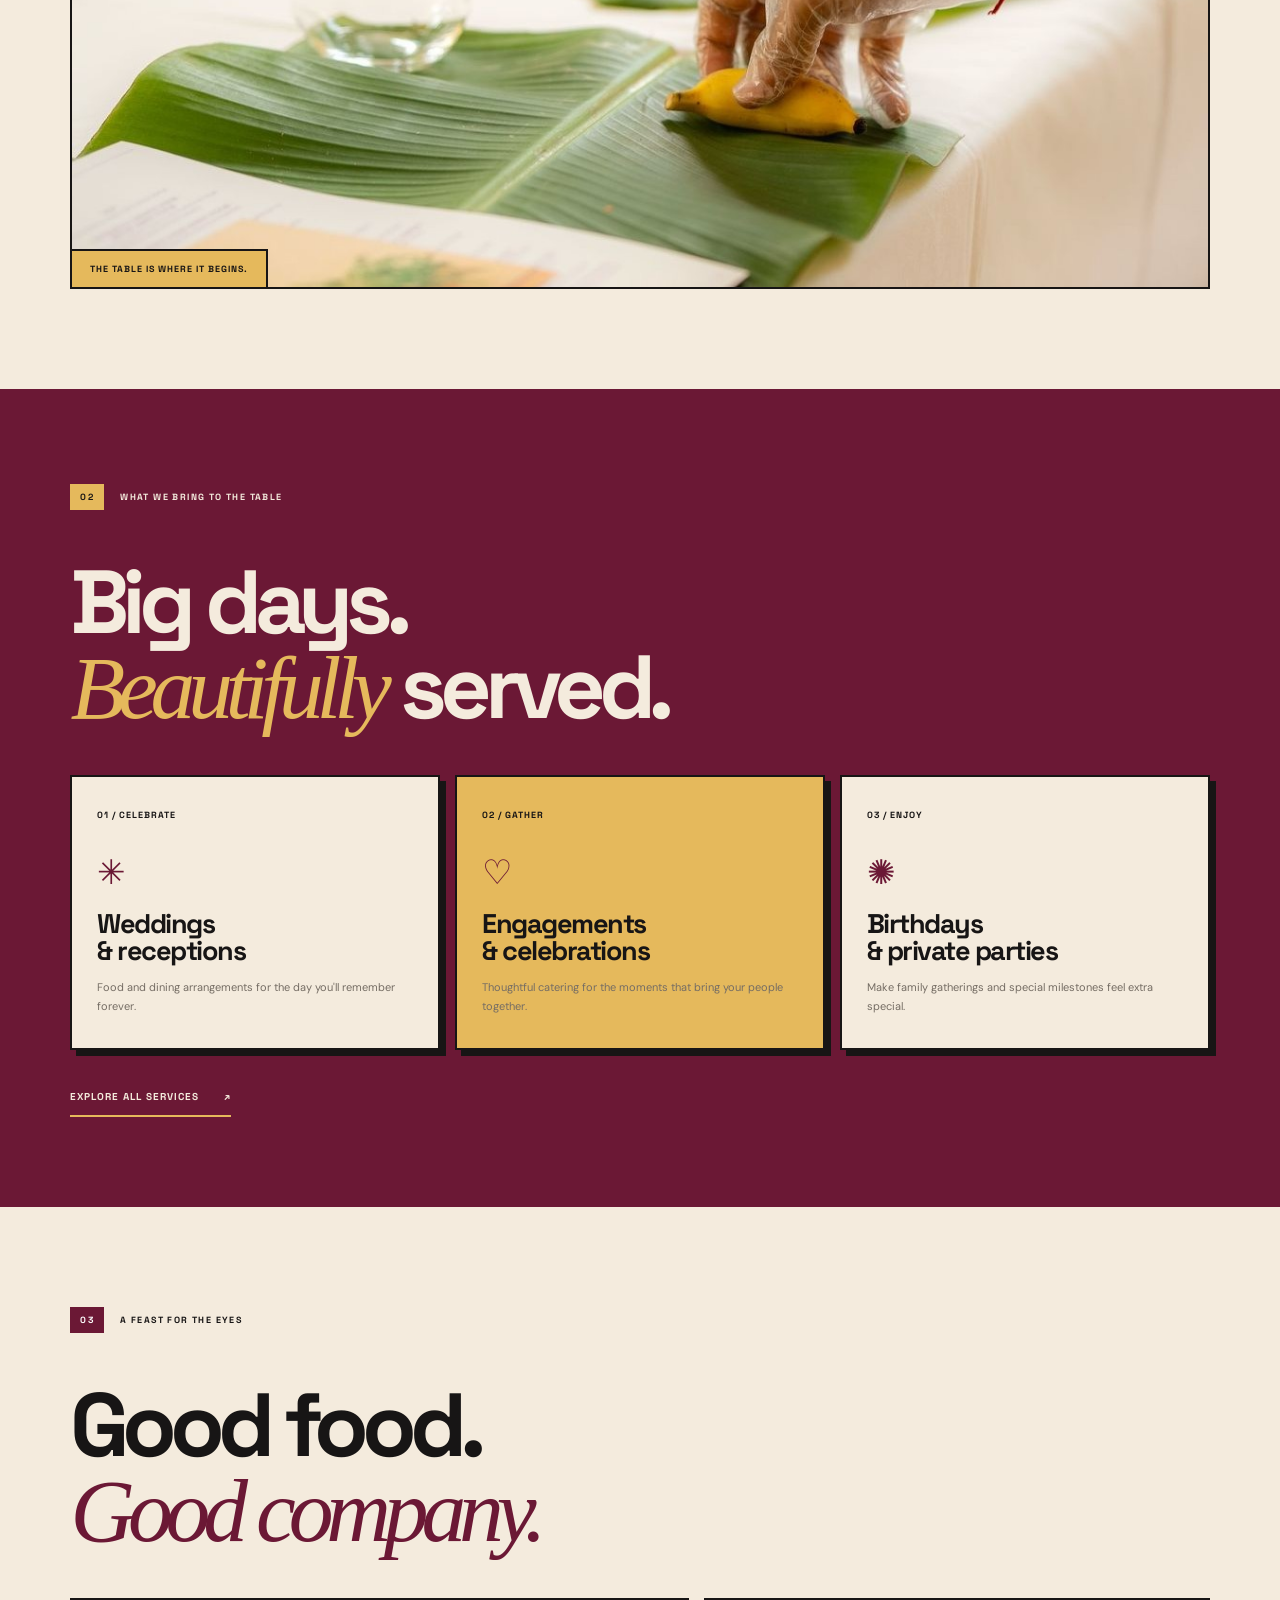
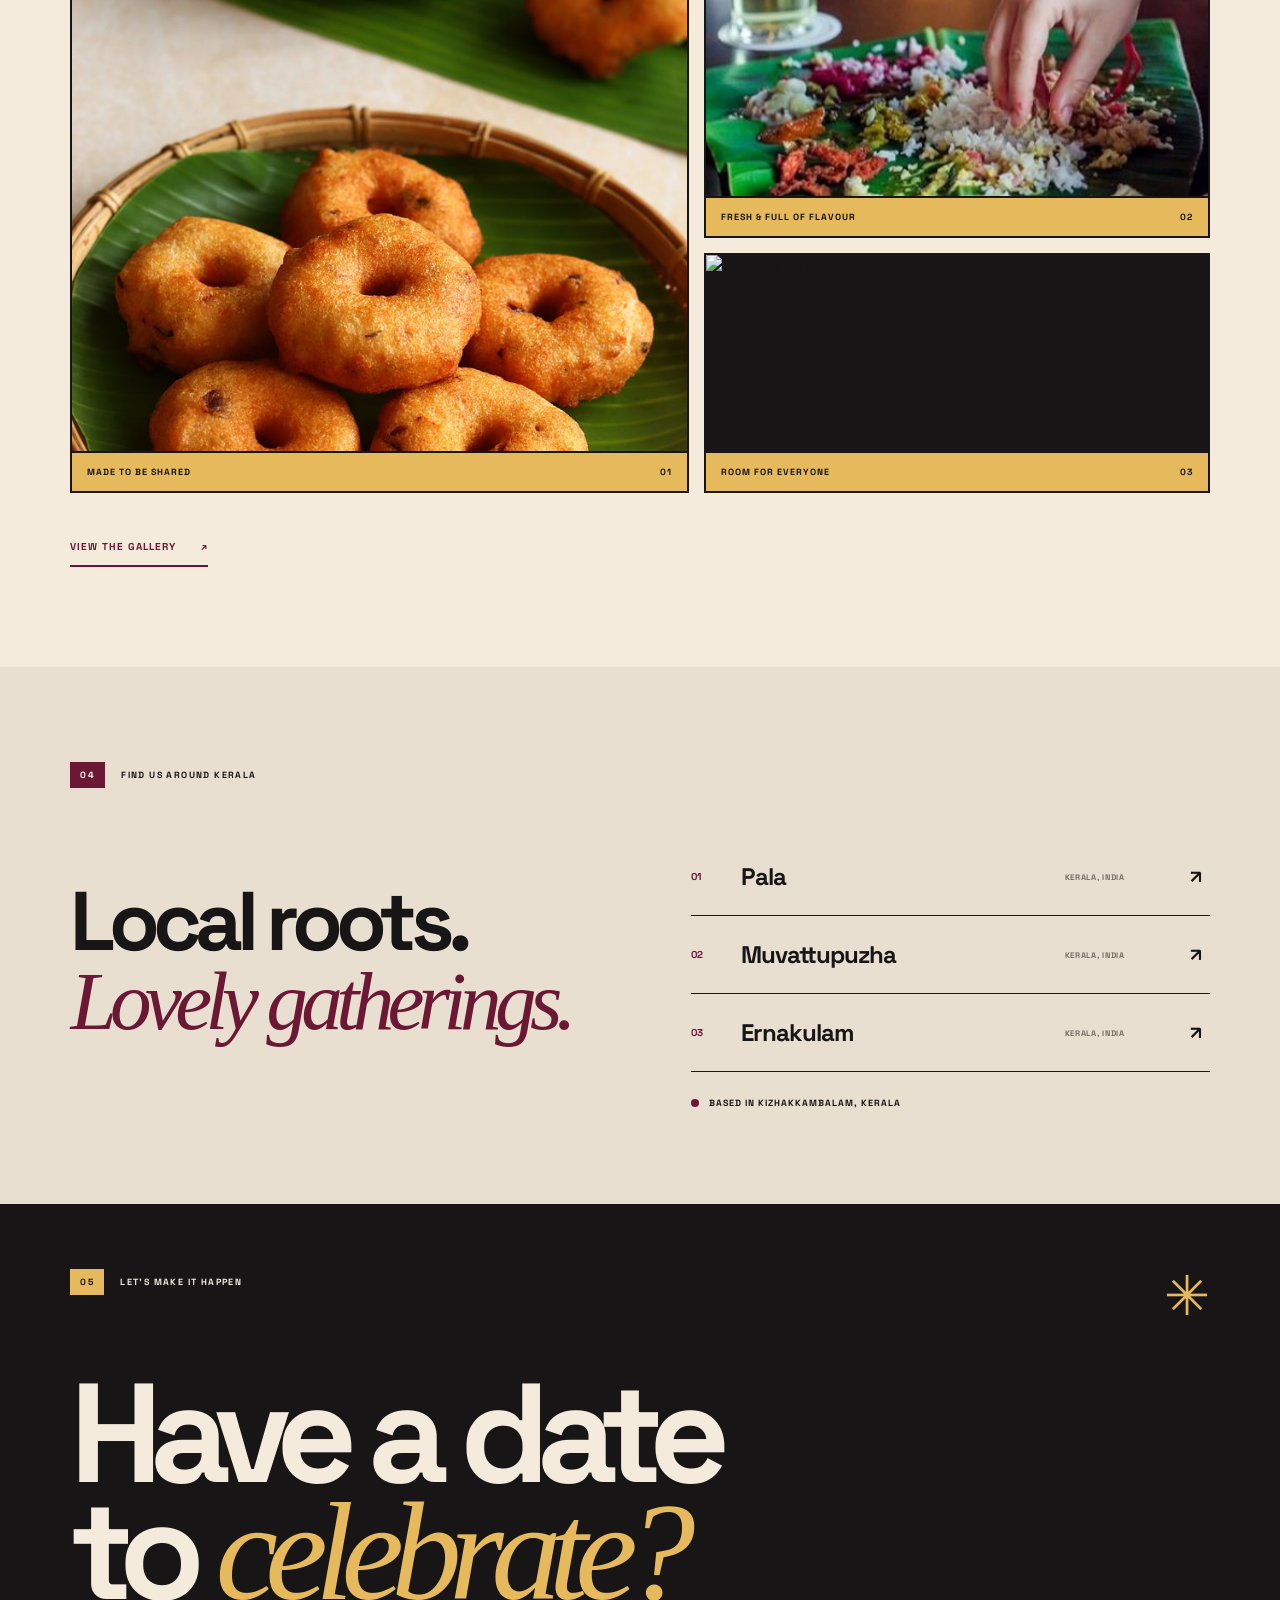
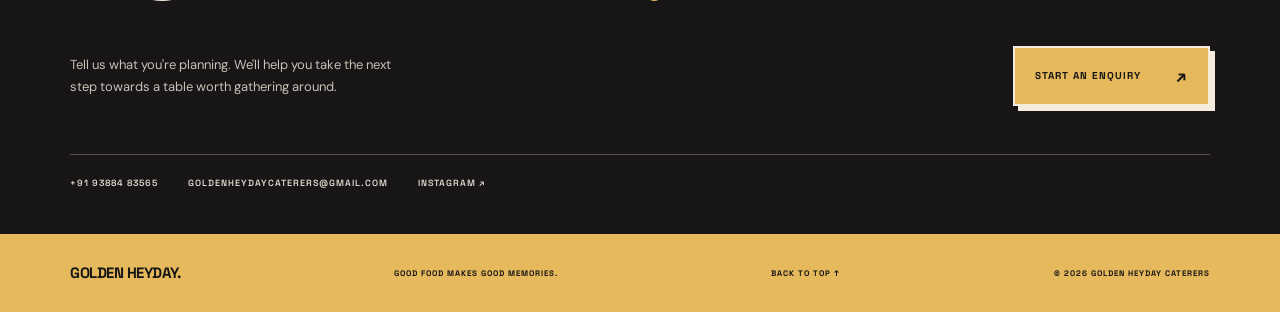
==== commit 89093fc5: "Update website content" ====
--- a/index.html
+++ b/index.html
@@ -119,7 +119,6 @@
       <div class="section-kicker"><span>03</span><span>A FEAST FOR THE EYES</span></div>
       <div class="gallery-heading">
         <h2>Good food.<br><em>Good company.</em></h2>
-        <p>A little inspiration for your next gathering.</p>
       </div>
       <div class="gallery-grid">
         <figure class="gallery-item gallery-tall">
@@ -143,7 +142,7 @@
       <div class="locations-layout">
         <div>
           <h2>Local roots.<br><em>Lovely gatherings.</em></h2>
-          <p class="locations-intro">Situated in Kizhakkambalam, serving events across these stated locations.</p>
+          <p class="locations-intro"></p>
         </div>
         <div class="location-list">
           <div class="location-row"><span>01</span><strong>Pala</strong><span>KERALA, INDIA</span><b>↗</b></div>
